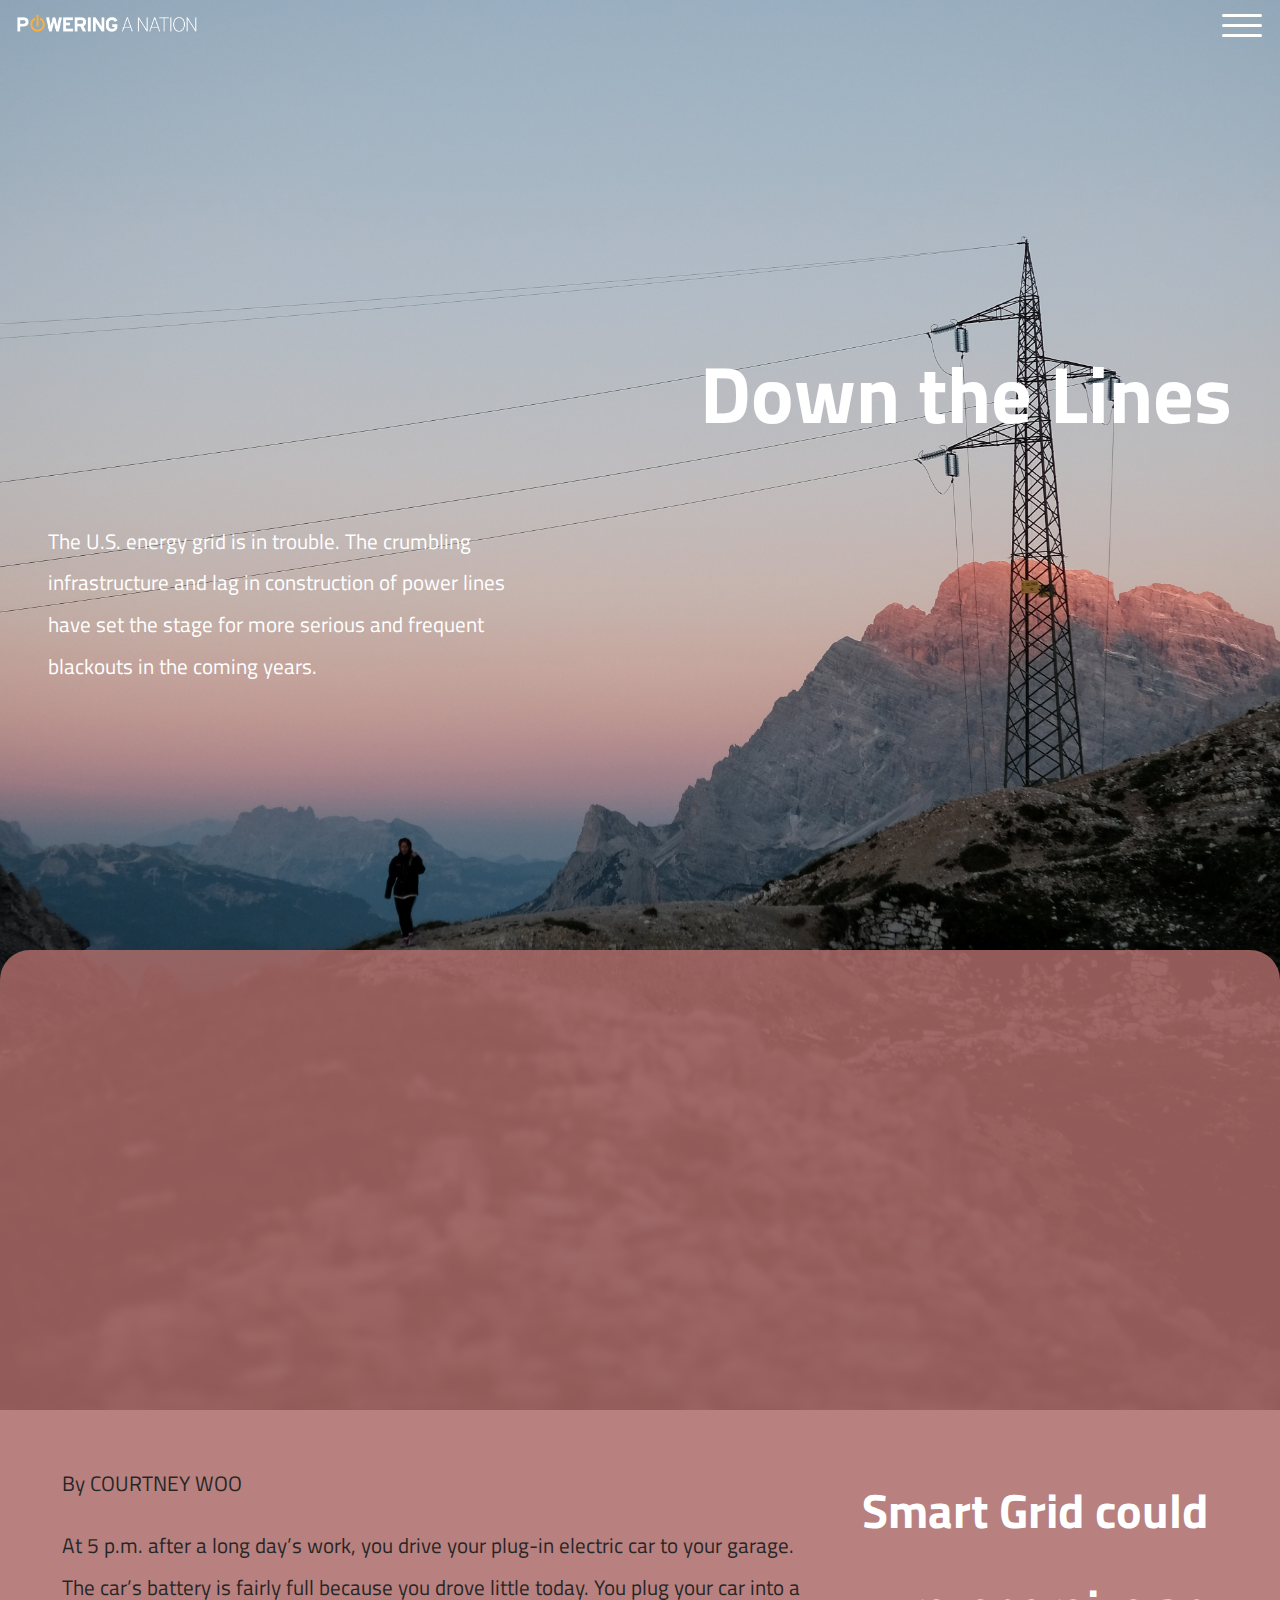
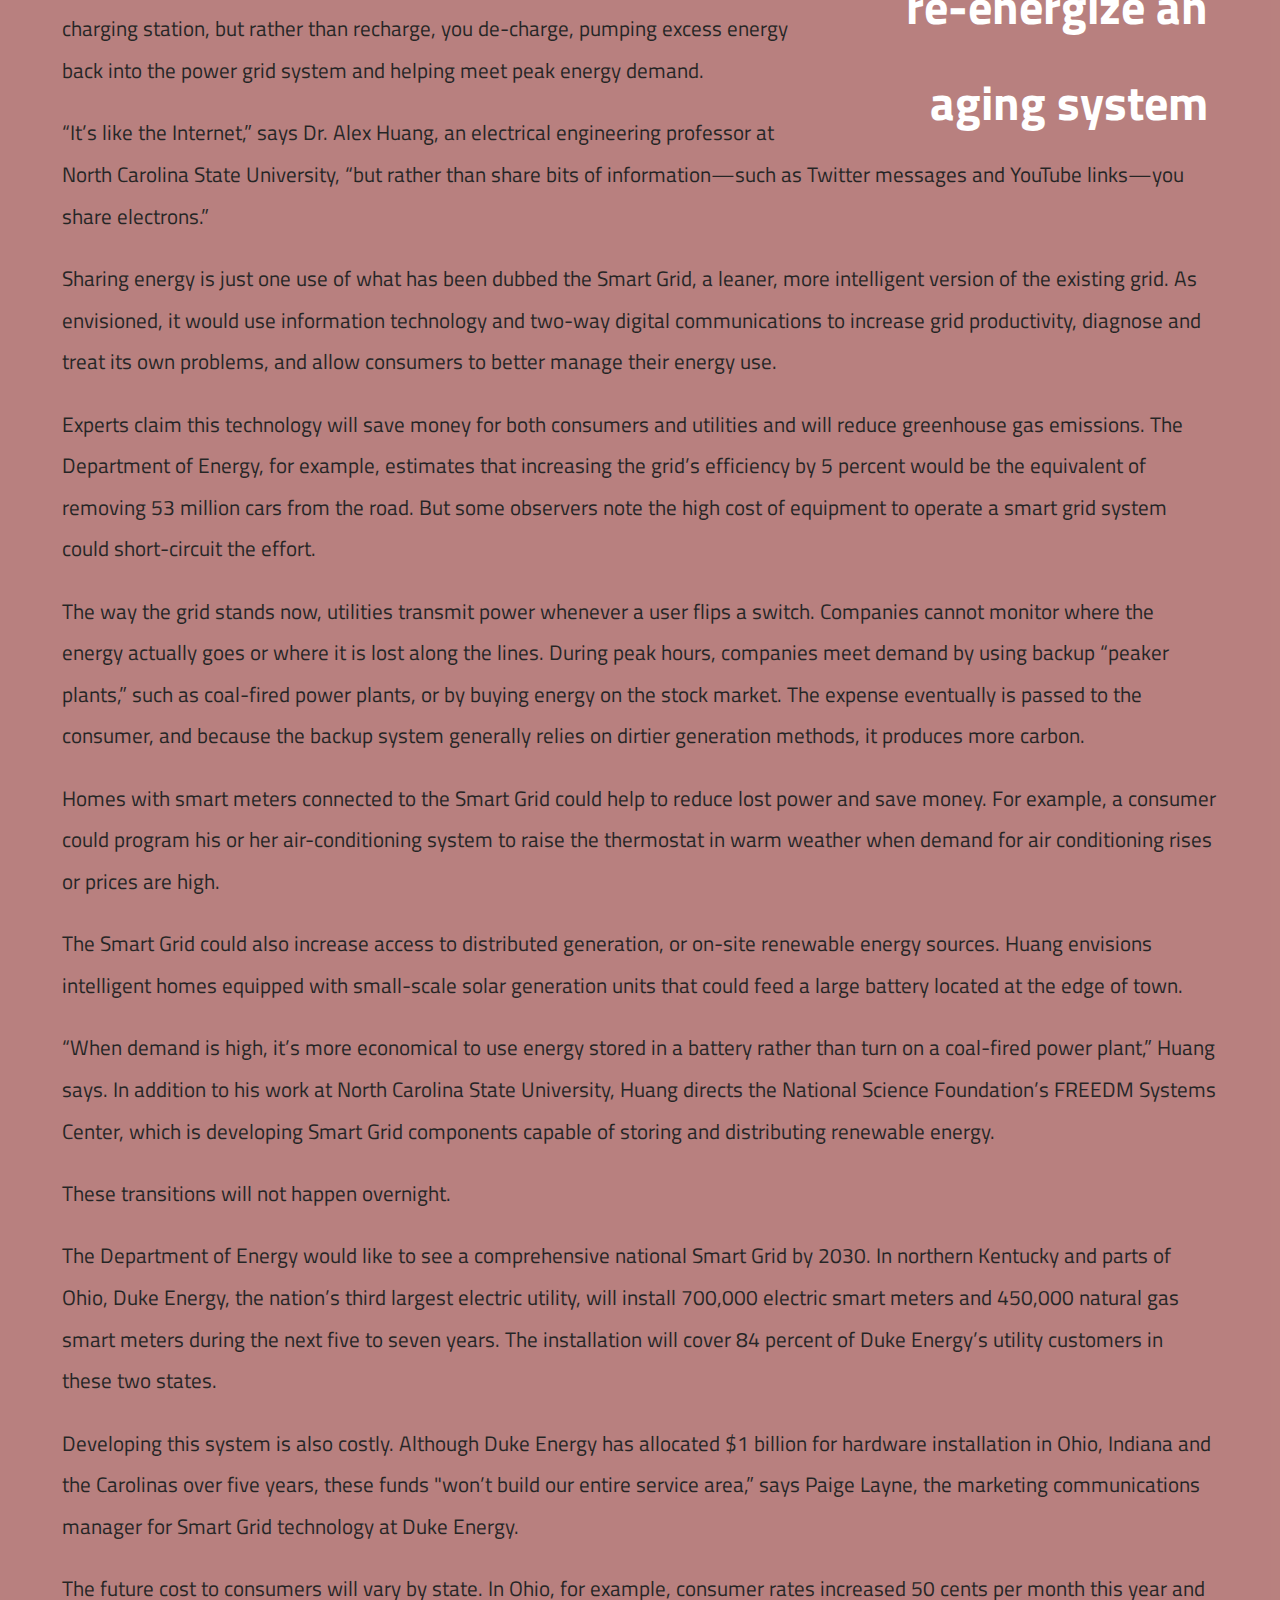
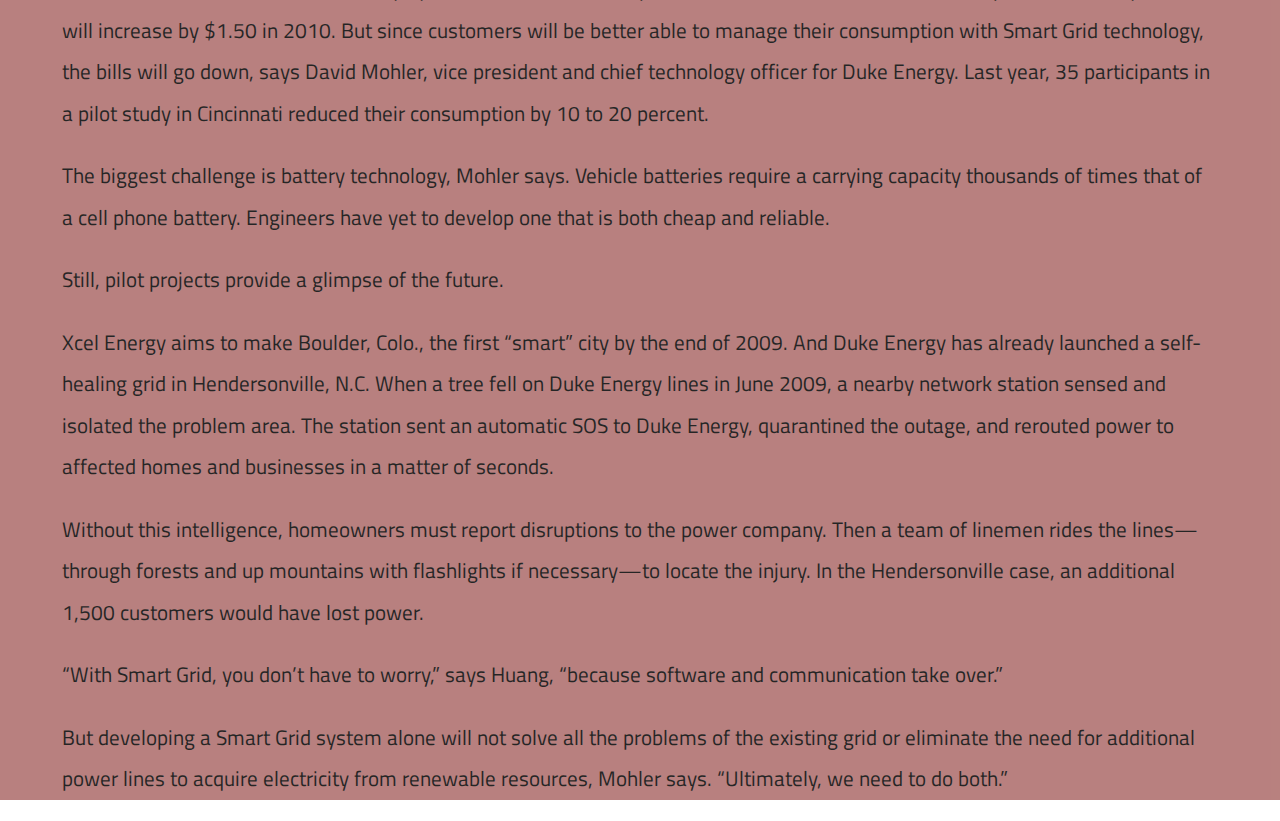
==== grid.html @ 0c1ed76d "text and video in articles" ====
<!DOCTYPE html>
<html lang="en">
  <head>
    <meta charset="UTF-8" />
    <meta name="viewport" content="width=device-width, initial-scale=1.0" />
    <meta http-equiv="X-UA-Compatible" content="ie=edge" />
    <title>Grid Article</title>
    <link rel="stylesheet" type="text/css" href="css/style.css" />
    <link
      href="https://fonts.googleapis.com/css?family=Titillium+Web&display=swap"
      rel="stylesheet"
    />
    <script src="jquery-3.4.1.min.js"></script>
    <script src="script.js"></script>
  </head>
  <body class="article grid">
    <header>
      <nav>
        <div id="logo">
          <a href="index.html">
            <img src="imgs/logo_white.png" alt="logo" height="50px" />
          </a>
        </div>

        <div class="hamburger">
          <span class="line"></span>
          <span class="line"></span>
          <span class="line"></span>
        </div>
        <div id="dropdownMenu">
          <a href="coal.html">COAL</a>
          <a href="wind.html">WIND</a>
          <a href="grid.html">GRID</a>
          <a id="aboutLink" href="credits.html">About</a>
        </div>
      </nav>

      <div id="overlayTxt">
        <h1>Down the Lines</h1>

        <p>
          The U.S. energy grid is in trouble. The crumbling infrastructure and
          lag in construction of power lines have set the stage for more serious
          and frequent blackouts in the coming years.
        </p>
      </div>
    </header>

    <section class="grid">
      <div id="overflowTxt">
        <p>
          The U.S. energy grid is in trouble. The crumbling infrastructure and
          lag in construction of power lines have set the stage for more serious
          and frequent blackouts in the coming years.
        </p>
      </div>

      <iframe
        src="https://player.vimeo.com/video/7645659?color=ffffff&title=0&byline=0&portrait=0"
        width="100%"
        height="100%"
        frameborder="0"
        allow="autoplay; fullscreen"
        allowfullscreen
      ></iframe>

      <article>
        <h3>Smart Grid could re-energize an aging system</h3>
        <p>By COURTNEY WOO</p>

        <p>
          At 5 p.m. after a long day’s work, you drive your plug-in electric car
          to your garage. The car’s battery is fairly full because you drove
          little today. You plug your car into a charging station, but rather
          than recharge, you de-charge, pumping excess energy back into the
          power grid system and helping meet peak energy demand.
        </p>
        <p>
          “It’s like the Internet,” says Dr. Alex Huang, an electrical
          engineering professor at North Carolina State University, “but rather
          than share bits of information—such as Twitter messages and YouTube
          links—you share electrons.”
        </p>
        <p>
          Sharing energy is just one use of what has been dubbed the Smart Grid,
          a leaner, more intelligent version of the existing grid. As
          envisioned, it would use information technology and two-way digital
          communications to increase grid productivity, diagnose and treat its
          own problems, and allow consumers to better manage their energy use.
        </p>
        <p>
          Experts claim this technology will save money for both consumers and
          utilities and will reduce greenhouse gas emissions. The Department of
          Energy, for example, estimates that increasing the grid’s efficiency
          by 5 percent would be the equivalent of removing 53 million cars from
          the road. But some observers note the high cost of equipment to
          operate a smart grid system could short-circuit the effort.
        </p>
        <p>
          The way the grid stands now, utilities transmit power whenever a user
          flips a switch. Companies cannot monitor where the energy actually
          goes or where it is lost along the lines. During peak hours, companies
          meet demand by using backup “peaker plants,” such as coal-fired power
          plants, or by buying energy on the stock market. The expense
          eventually is passed to the consumer, and because the backup system
          generally relies on dirtier generation methods, it produces more
          carbon.
        </p>
        <p>
          Homes with smart meters connected to the Smart Grid could help to
          reduce lost power and save money. For example, a consumer could
          program his or her air-conditioning system to raise the thermostat in
          warm weather when demand for air conditioning rises or prices are
          high.
        </p>
        <p>
          The Smart Grid could also increase access to distributed generation,
          or on-site renewable energy sources. Huang envisions intelligent homes
          equipped with small-scale solar generation units that could feed a
          large battery located at the edge of town.
        </p>
        <p>
          “When demand is high, it’s more economical to use energy stored in a
          battery rather than turn on a coal-fired power plant,” Huang says. In
          addition to his work at North Carolina State University, Huang directs
          the National Science Foundation’s FREEDM Systems Center, which is
          developing Smart Grid components capable of storing and distributing
          renewable energy.
        </p>
        <p>These transitions will not happen overnight.</p>
        <p>
          The Department of Energy would like to see a comprehensive national
          Smart Grid by 2030. In northern Kentucky and parts of Ohio, Duke
          Energy, the nation’s third largest electric utility, will install
          700,000 electric smart meters and 450,000 natural gas smart meters
          during the next five to seven years. The installation will cover 84
          percent of Duke Energy’s utility customers in these two states.
        </p>
        <p>
          Developing this system is also costly. Although Duke Energy has
          allocated $1 billion for hardware installation in Ohio, Indiana and
          the Carolinas over five years, these funds "won’t build our entire
          service area,” says Paige Layne, the marketing communications manager
          for Smart Grid technology at Duke Energy.
        </p>
        <p>
          The future cost to consumers will vary by state. In Ohio, for example,
          consumer rates increased 50 cents per month this year and will
          increase by $1.50 in 2010. But since customers will be better able to
          manage their consumption with Smart Grid technology, the bills will go
          down, says David Mohler, vice president and chief technology officer
          for Duke Energy. Last year, 35 participants in a pilot study in
          Cincinnati reduced their consumption by 10 to 20 percent.
        </p>
        <p>
          The biggest challenge is battery technology, Mohler says. Vehicle
          batteries require a carrying capacity thousands of times that of a
          cell phone battery. Engineers have yet to develop one that is both
          cheap and reliable.
        </p>
        <p>Still, pilot projects provide a glimpse of the future.</p>
        <p>
          Xcel Energy aims to make Boulder, Colo., the first “smart” city by the
          end of 2009. And Duke Energy has already launched a self-healing grid
          in Hendersonville, N.C. When a tree fell on Duke Energy lines in June
          2009, a nearby network station sensed and isolated the problem area.
          The station sent an automatic SOS to Duke Energy, quarantined the
          outage, and rerouted power to affected homes and businesses in a
          matter of seconds.
        </p>
        <p>
          Without this intelligence, homeowners must report disruptions to the
          power company. Then a team of linemen rides the lines—through forests
          and up mountains with flashlights if necessary—to locate the injury.
          In the Hendersonville case, an additional 1,500 customers would have
          lost power.
        </p>
        <p>
          “With Smart Grid, you don’t have to worry,” says Huang, “because
          software and communication take over.”
        </p>
        <p>
          But developing a Smart Grid system alone will not solve all the
          problems of the existing grid or eliminate the need for additional
          power lines to acquire electricity from renewable resources, Mohler
          says. “Ultimately, we need to do both.”
        </p>
      </article>
    </section>
  </body>
</html>
---- css/style.css ----
* {
  margin: 0;
  padding: 0;
  color: white;
  font-family: "Titillium Web", sans-serif;
  line-height: 2em;
  text-decoration: none;
}

*:focus {
  outline: none;
}

a:hover {
  cursor: pointer;
}

/*contains styles for nav, hero img, and title
on desktop contains page description */
header {
  display: grid;
  grid-template-rows: 50px 100vh;
  grid-template-columns: 100%;
  grid-template-areas:
    "nav"
    "hero";
}

nav {
  /* display: flex;
  justify-content: space-between; */
  display: grid;
  grid-template-rows: 100%;
  grid-template-columns: auto auto 50px;
  grid-template-areas: "logo empty dropdown";

  position: fixed;
  width: 100%;
  grid-area: nav;
  z-index: 3;
}

.hamburger {
  grid-area: dropdown;
  justify-self: end;
  margin-right: 0.5em;
  display: flex;
  justify-content: space-around;
  flex-direction: column;
  padding: 10px;
  width: 40px;
  height: 30px;
  z-index: 4;
}

.hamburger:hover {
  cursor: pointer;
}

.hamburger .line {
  width: 100%;
  height: 3px;
  background: white;
  border-radius: 2px;

  transition: all 0.4s ease-in;
  -moz-transition: all 0.4s ease-in;
  -webkit-transition: all 0.4s ease-in;
  -o-transition: all 0.4s ease-in;
}

.hamburger.isActive .line:nth-child(2) {
  opacity: 0;
  background: black;
}

.hamburger.isActive .line:nth-child(1) {
  transform: translateY(10px) rotate(45deg);
  -moz-transition: translateY(10px) rotate(45deg);
  -webkit-transition: translateY(10px) rotate(45deg);
  -o-transition: translateY(10px) rotate(45deg);
  background: black;
}

.hamburger.isActive .line:nth-child(3) {
  transform: translateY(-10px) rotate(-45deg);
  -moz-transition: translateY(-10px) rotate(-45deg);
  -webkit-transition: translateY(-10px) rotate(-45deg);
  -o-transition: translateY(-10px) rotate(-45deg);
  background: black;
}

#dropdownMenu {
  display: none;
  flex-direction: column;
  justify-content: space-between;
  grid-area: 1 / logo / 1 / dropdown;
  width: 100vw;
  height: 100vh;
  background-color: whitesmoke;
}
#dropdownMenu.show {
  display: flex;
}

#dropdownMenu > a {
  font-size: 5em;
  color: black;
}

#aboutLink {
  font-size: 2.5em;
  align-self: flex-end;
  justify-self: flex-end;
  margin: 1em;
}

#dropdownMenu a:hover {
  color: orange;
  transition-duration: 0.4s;
}

/*backgrounds for pages besides home page*/
body {
  height: 100%;
  background-size: cover;
  background-position: center;
  background-repeat: no-repeat;
  background-attachment: fixed;
}

body.coal {
  background-image: url("/imgs/coal.jpg");
}

body.wind {
  background-image: url("/imgs/windmill.jpg");
}

body.grid {
  background-image: url("/imgs/powerlines.jpg");
}

#wrapper {
  height: 100%;
  grid-area: nav / 1 / hero / 1;
  z-index: 1;
}

.parallax {
  background-image: url("/imgs/grassy.png");
  height: 100%;
  background-attachment: fixed;
  background-position: center;
  background-repeat: no-repeat;
  background-size: cover;
}

header > #overlayTxt {
  margin: 0 3em;
  grid-area: hero;
  justify-self: center;
  align-self: center;
  z-index: 2;
}

#overlayTxt > h1 {
  margin-bottom: 0.5em;
  font-size: 5em;
}

#overlayTxt > p {
  line-height: 2em;
  font-size: 1.3em;
}

.article #overlayTxt > h1 {
  float: right;
}

.article #overlayTxt > p {
  margin-top: 10em;
  width: 40%;
}

/* second half of home page 
on mobile contains description
always contains logos linking to articles */
#infoBody {
  display: flex;
  background-color: rgb(177, 106, 99);
}

/* overlay text becomes overflow, 
squeezed from hero img when page becomes mobile */
#overflowTxt {
  display: none;
  padding: 2em 0;
  background-image: linear-gradient(rgba(228, 185, 179), rgb(177, 106, 99));
}

.article #overflowTxt {
  background: transparent;
}

#overflowTxt > p {
  margin: 1em 3em;
  font-size: 1.3em;
  color: #4f2925;
}

/* styling for informational section of articles */
.article section {
  border-top-left-radius: 30px;
  border-top-right-radius: 30px;
  opacity: 0.85;
  width: 100%;
  height: 100%;
}
.article section p {
  margin: 1em 3em;
  font-size: 1.3em;
  color: black;
}

section.coal {
  background-color: #e09791;
}

section.wind {
  background-color: #dfada6;
}

section.grid {
  background-color: #ac6b69;
}

iframe {
  justify-self: center;
  margin-top: 2em;
  min-height: 50vh;
  border-radius: 10px;
}

article h3 {
  float: right;
  margin-right: 1.5em;
  text-align: right;
  width: 8em;
  font-size: 3em;
}

/*cards contain logo/page descriptions for each article */
#cardGrid {
  grid-template-columns: 1fr 1fr 1fr;
  grid-template-rows: 15vh auto auto 15vh;
  grid-template-areas: ". . ." "card1 . card3" ". card2 ." ". . .";

  width: 100%;
  height: 100vh;
  display: grid;
}

.card {
  display: flex;
  justify-content: center;
  align-content: center;
  justify-content: center;
  width: 100%;
}

.linkWrapper {
  display: grid;
  margin: 2em;
  max-height: 25vh;
}

.linkWrapper > img {
  justify-self: center;
  height: 100%;
}

.linkWrapper > h2 {
  display: block;
  margin-top: 1em;
  align-self: center;
  justify-self: center;
  color: transparent;
  font-size: 1.5em;
  text-decoration: none;
}

.card:hover > .linkWrapper > h2 {
  color: white;

  transition: ease-in;
  transition-duration: 0.4s;
}

.coalPos {
  grid-area: card1;
}

.windPos {
  grid-area: card2;
}

.gridPos {
  grid-area: card3;
}

@media screen and (max-width: 1000px) {
  article h3 {
    float: none;
    width: 100%;
    text-align: left;
    margin-left: 0.5em;
  }
}

@media screen and (max-width: 800px) {
  #dropdownMenu > a {
    font-size: 4.5em;
  }

  #aboutLink {
    align-self: center;
  }

  #overlayTxt > h1 {
    font-size: 3em;
  }

  header > #overlayTxt > p {
    display: none;
  }

  #infoBody {
    flex-direction: column;
  }

  iframe {
    margin: 0;
  }

  article h3 {
    margin-right: 0;
    width: 90vw;
  }

  #cardGrid {
    display: flex;
    flex-direction: column;
    height: auto;
  }

  #overflowTxt {
    display: block;
  }

  .card {
    display: flex;
    justify-content: center;
  }

  .linkWrapper {
    max-height: 150px;
    max-width: 150px;
    display: flex;
    justify-content: center;
  }

  .linkWrapper > img {
    height: 100%;
    justify-self: center;
  }

  .linkWrapper > h2 {
    display: none;
  }
}
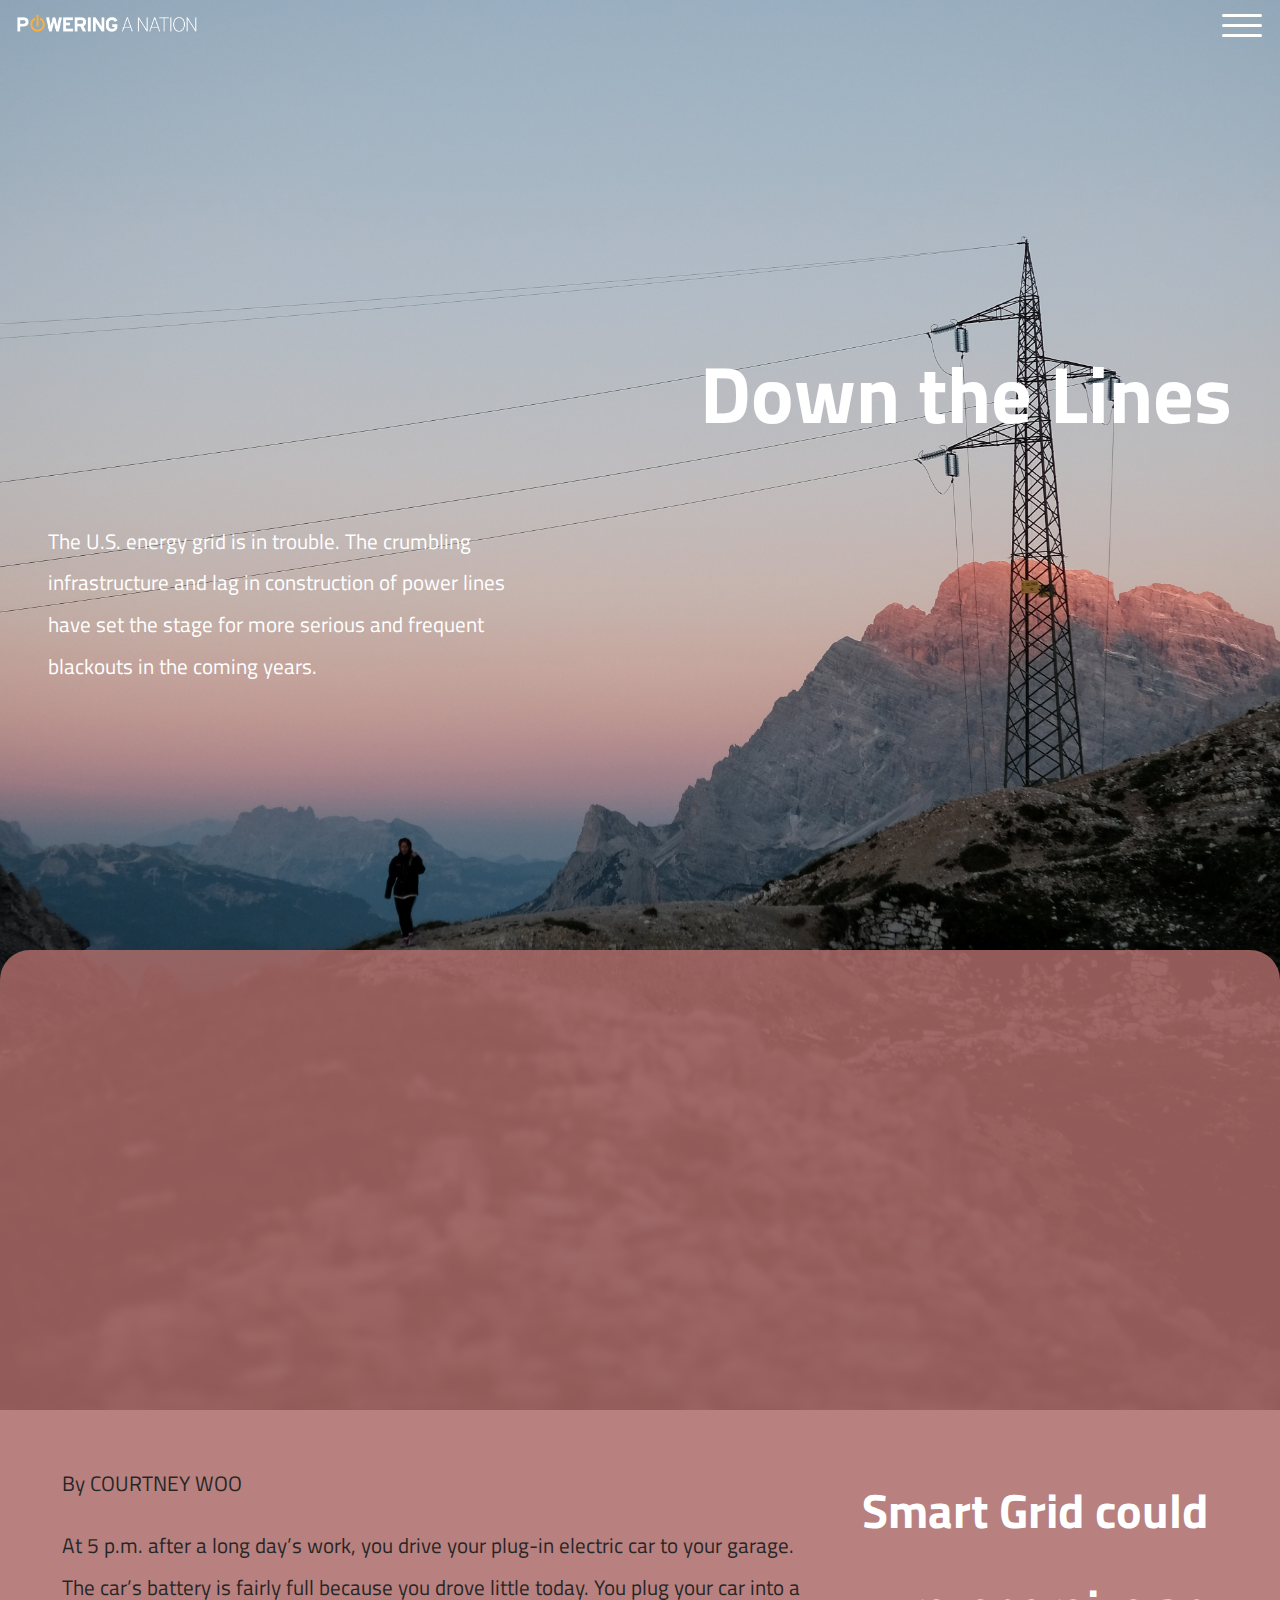
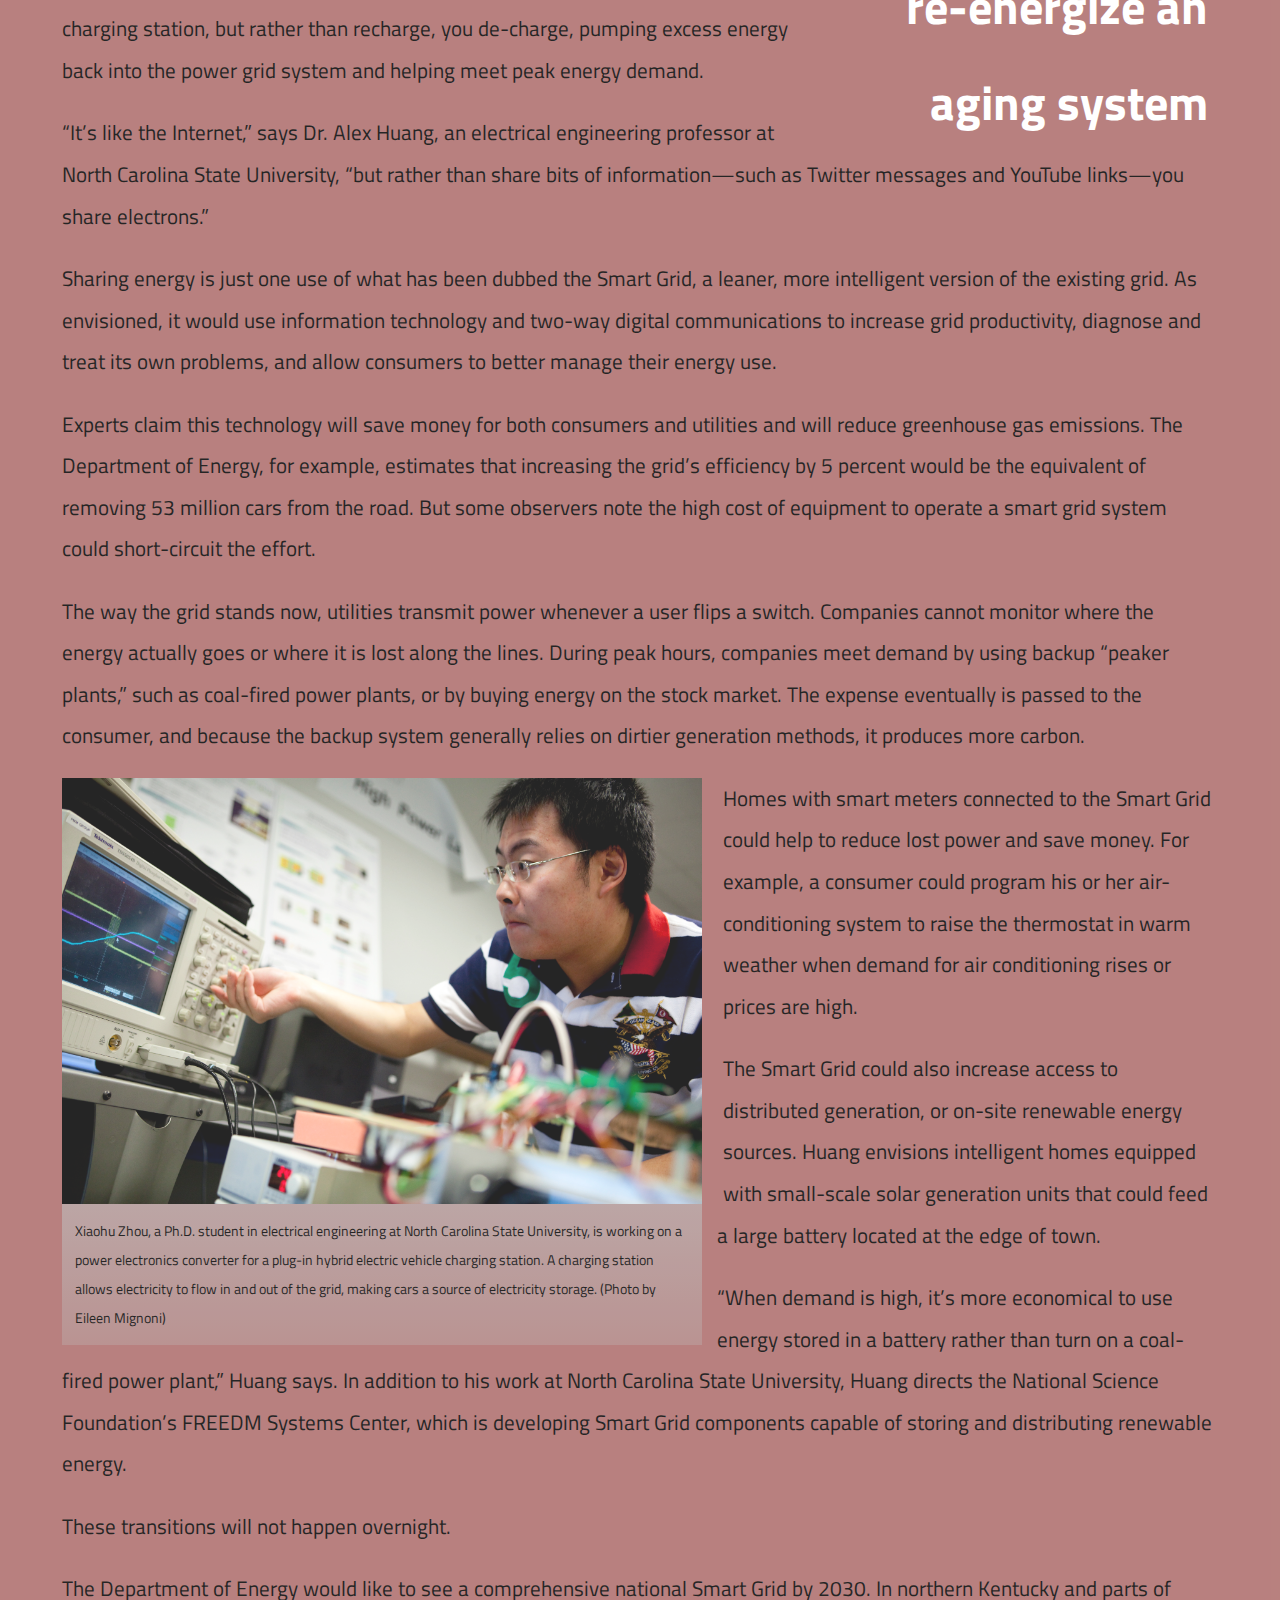
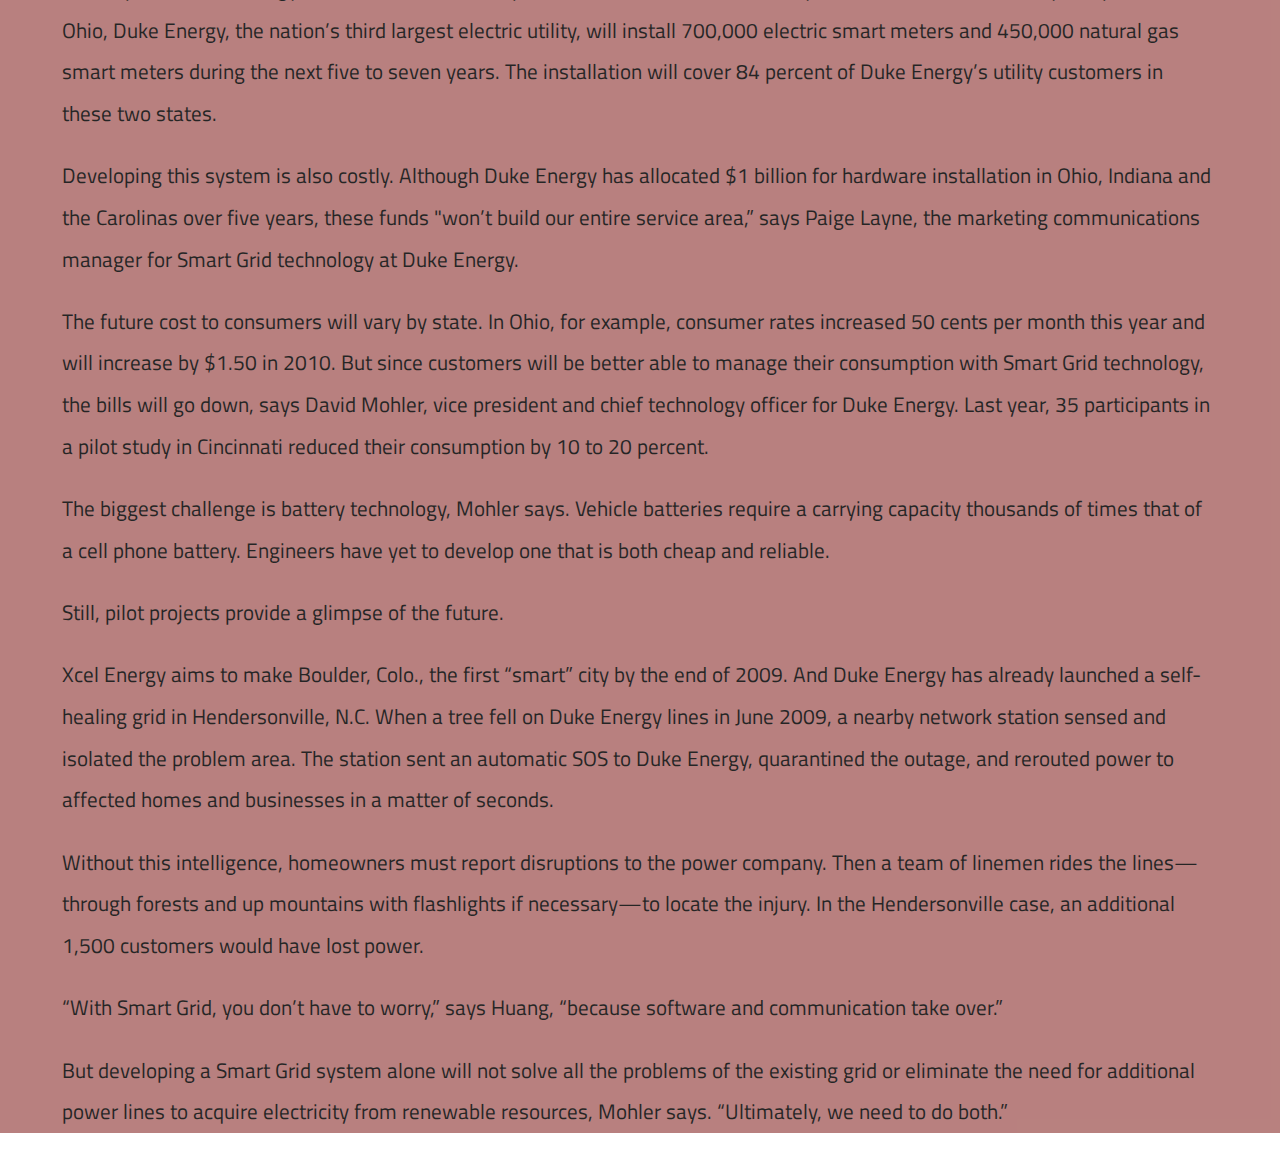
==== commit a2095c0e: "gridpic added to wind.html" ====
--- a/grid.html
+++ b/grid.html
@@ -106,6 +106,16 @@
           generally relies on dirtier generation methods, it produces more
           carbon.
         </p>
+
+        <img src="imgs/gridpic.jpg" alt="grid image" />
+        <p id="caption">
+          Xiaohu Zhou, a Ph.D. student in electrical engineering at North
+          Carolina State University, is working on a power electronics converter
+          for a plug-in hybrid electric vehicle charging station. A charging
+          station allows electricity to flow in and out of the grid, making cars
+          a source of electricity storage. (Photo by Eileen Mignoni)
+        </p>
+
         <p>
           Homes with smart meters connected to the Smart Grid could help to
           reduce lost power and save money. For example, a consumer could
--- a/css/style.css
+++ b/css/style.css
@@ -250,6 +250,76 @@
   font-size: 3em;
 }
 
+article > img {
+  float: left;
+  font-size: 1.3em;
+  margin: 0 1em 0 3em;
+  width: 50vw;
+}
+
+#caption {
+  float: left;
+  font-size: 0.9em;
+  margin: 0 1em 0 4.33em;
+  width: 48vw;
+  padding: 1vw;
+  background: linear-gradient(
+    rgba(180, 180, 180, 0.6),
+    rgba(180, 180, 180, 0.3)
+  );
+}
+
+/* coal page Q/A */
+dl {
+  display: flex;
+  flex-direction: column;
+}
+
+.q {
+  font-size: 2em;
+  margin-right: 15vw;
+  margin-top: 1em;
+}
+
+.a {
+  display: none;
+  align-self: flex-end;
+  margin-right: 5vw;
+  width: 80%;
+  color: black;
+}
+.a.block {
+  display: block;
+}
+
+.accordion {
+  display: flex;
+  float: right;
+  height: 40px;
+  width: 40px;
+}
+
+.accordion > span {
+  align-self: flex-end;
+  width: 100%;
+  height: 3px;
+  background: white;
+  border-radius: 2px;
+
+  transition: all 0.4s ease-in;
+  -moz-transition: all 0.4s ease-in;
+  -webkit-transition: all 0.4s ease-in;
+  -o-transition: all 0.4s ease-in;
+}
+
+.accordion > span:nth-child(2) {
+  transform: translateX(-20px);
+}
+
+.accordion.isActive > span:nth-child(2) {
+  transform: translateX(-20px) rotate(90deg);
+}
+
 /*cards contain logo/page descriptions for each article */
 #cardGrid {
   grid-template-columns: 1fr 1fr 1fr;
@@ -348,6 +418,17 @@
     width: 90vw;
   }
 
+  article > img {
+    width: 100%;
+    margin: 0;
+  }
+
+  #caption {
+    width: 98vw;
+    margin: 0;
+    margin-bottom: 2em;
+  }
+
   #cardGrid {
     display: flex;
     flex-direction: column;
